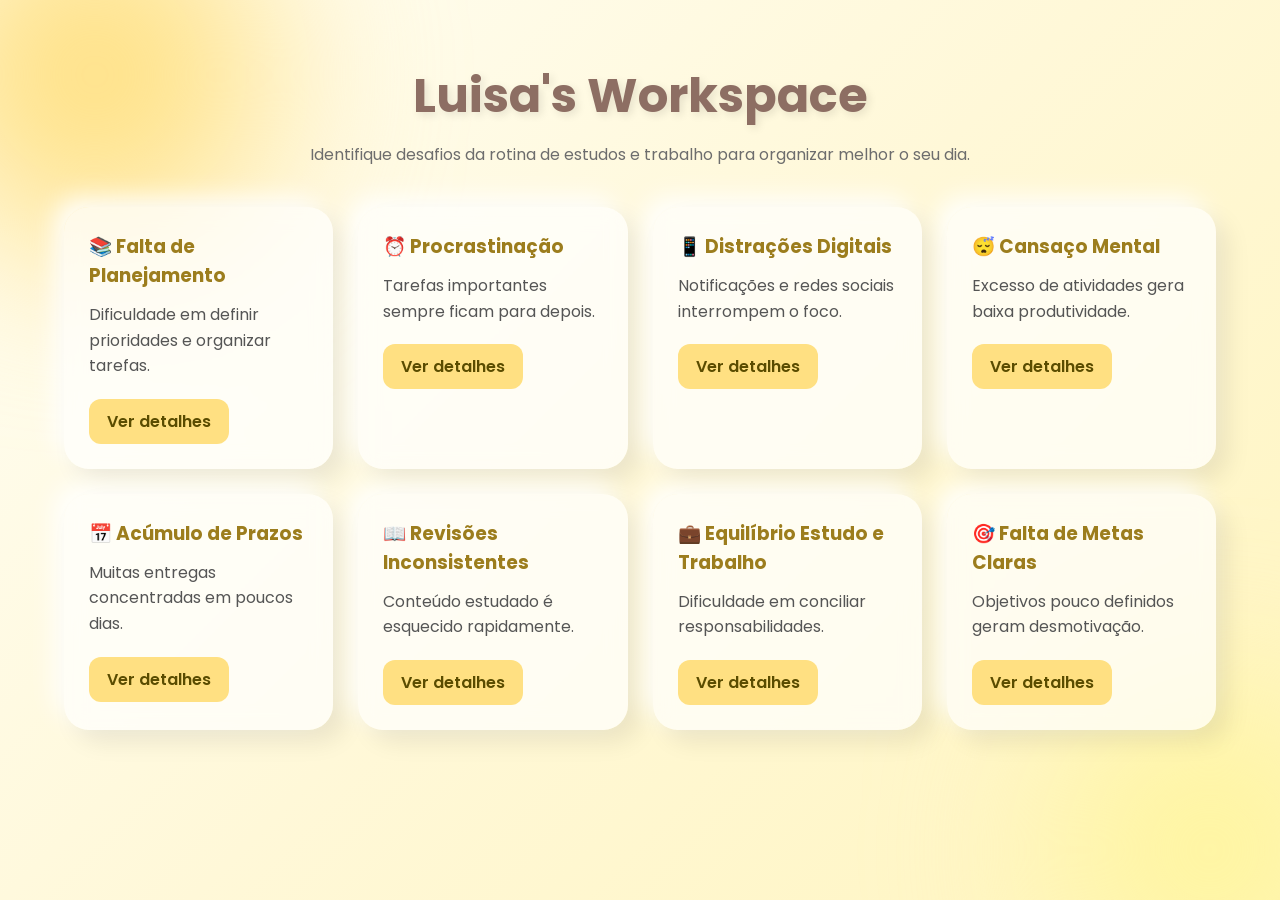
==== index.HTML @ 974e4817 "Rename HTML to index.HTML" ====
<!DOCTYPE html>
<html lang="pt-BR">
<head>
    <meta charset="UTF-8">
    <meta name="viewport" content="width=device-width, initial-scale=1.0">
    <title>Luisa's Workspace</title>
    <link rel="stylesheet" href="style.css">
</head>
<body>

    <div class="background-shapes"></div>

    <header>
        <h1>Luisa's Workspace</h1>
        <p>Identifique desafios da rotina de estudos e trabalho para organizar melhor o seu dia.</p>
    </header>

    <main class="cards-container">

        <div class="card">
            <h3>📚 Falta de Planejamento</h3>
            <p>Dificuldade em definir prioridades e organizar tarefas.</p>
            <a href="#modal1">Ver detalhes</a>
        </div>

        <div class="card">
            <h3>⏰ Procrastinação</h3>
            <p>Tarefas importantes sempre ficam para depois.</p>
            <a href="#modal2">Ver detalhes</a>
        </div>

        <div class="card">
            <h3>📱 Distrações Digitais</h3>
            <p>Notificações e redes sociais interrompem o foco.</p>
            <a href="#modal3">Ver detalhes</a>
        </div>

        <div class="card">
            <h3>😴 Cansaço Mental</h3>
            <p>Excesso de atividades gera baixa produtividade.</p>
            <a href="#modal4">Ver detalhes</a>
        </div>

        <div class="card">
            <h3>📅 Acúmulo de Prazos</h3>
            <p>Muitas entregas concentradas em poucos dias.</p>
            <a href="#modal5">Ver detalhes</a>
        </div>

        <div class="card">
            <h3>📖 Revisões Inconsistentes</h3>
            <p>Conteúdo estudado é esquecido rapidamente.</p>
            <a href="#modal6">Ver detalhes</a>
        </div>

        <div class="card">
            <h3>💼 Equilíbrio Estudo e Trabalho</h3>
            <p>Dificuldade em conciliar responsabilidades.</p>
            <a href="#modal7">Ver detalhes</a>
        </div>

        <div class="card">
            <h3>🎯 Falta de Metas Claras</h3>
            <p>Objetivos pouco definidos geram desmotivação.</p>
            <a href="#modal8">Ver detalhes</a>
        </div>

    </main>

    <!-- MODAIS -->

    <div id="modal1" class="modal">
        <div class="modal-content">
            <h2>📚 Falta de Planejamento</h2>
            <p>Sem um plano claro, tarefas importantes acabam sendo esquecidas ou adiadas. Isso aumenta a ansiedade e reduz a eficiência.</p>
            <a href="#" class="close">Fechar</a>
        </div>
    </div>

    <div id="modal2" class="modal">
        <div class="modal-content">
            <h2>⏰ Procrastinação</h2>
            <p>O hábito de adiar tarefas gera acúmulo de atividades e aumenta a pressão próxima dos prazos.</p>
            <a href="#" class="close">Fechar</a>
        </div>
    </div>

    <div id="modal3" class="modal">
        <div class="modal-content">
            <h2>📱 Distrações Digitais</h2>
            <p>Notificações constantes prejudicam a concentração e dificultam sessões longas de estudo.</p>
            <a href="#" class="close">Fechar</a>
        </div>
    </div>

    <div id="modal4" class="modal">
        <div class="modal-content">
            <h2>😴 Cansaço Mental</h2>
            <p>Excesso de demandas pode causar esgotamento, falta de foco e baixa absorção de conteúdo.</p>
            <a href="#" class="close">Fechar</a>
        </div>
    </div>

    <div id="modal5" class="modal">
        <div class="modal-content">
            <h2>📅 Acúmulo de Prazos</h2>
            <p>Projetos, provas e trabalhos podem coincidir, exigindo organização preventiva.</p>
            <a href="#" class="close">Fechar</a>
        </div>
    </div>

    <div id="modal6" class="modal">
        <div class="modal-content">
            <h2>📖 Revisões Inconsistentes</h2>
            <p>A ausência de revisões periódicas reduz significativamente a retenção do aprendizado.</p>
            <a href="#" class="close">Fechar</a>
        </div>
    </div>

    <div id="modal7" class="modal">
        <div class="modal-content">
            <h2>💼 Equilíbrio Estudo e Trabalho</h2>
            <p>Encontrar tempo para desenvolvimento profissional e acadêmico é um dos maiores desafios da rotina.</p>
            <a href="#" class="close">Fechar</a>
        </div>
    </div>

    <div id="modal8" class="modal">
        <div class="modal-content">
            <h2>🎯 Falta de Metas Claras</h2>
            <p>Sem objetivos definidos, torna-se mais difícil medir progresso e manter a motivação.</p>
            <a href="#" class="close">Fechar</a>
        </div>
    </div>

</body>
</html>
---- style.css ----
@import url('https://fonts.googleapis.com/css2?family=Poppins:wght@300;400;500;600&display=swap');

*{
    margin:0;
    padding:0;
    box-sizing:border-box;
    font-family:'Poppins',sans-serif;
}

body{
    min-height:100vh;
    background:linear-gradient(
        135deg,
        #fffef5,
        #fff8d8,
        #fff5bf
    );
    overflow-x:hidden;
    position:relative;
}

/* Fundo 3D */

.background-shapes::before,
.background-shapes::after{
    content:"";
    position:fixed;
    border-radius:50%;
    filter:blur(90px);
    z-index:-1;
}

.background-shapes::before{
    width:350px;
    height:350px;
    background:#ffe082;
    top:-100px;
    left:-80px;
}

.background-shapes::after{
    width:300px;
    height:300px;
    background:#fff59d;
    bottom:-100px;
    right:-80px;
}

header{
    text-align:center;
    padding:60px 20px 40px;
}

header h1{
    font-size:3rem;
    color:#8d6e63;
    margin-bottom:10px;
    text-shadow:
        3px 3px 8px rgba(0,0,0,0.1);
}

header p{
    color:#6d6d6d;
    font-size:1rem;
}

.cards-container{
    width:90%;
    max-width:1300px;
    margin:auto;
    display:grid;
    grid-template-columns:repeat(auto-fit,minmax(260px,1fr));
    gap:25px;
    padding-bottom:60px;
}

.card{
    background:rgba(255,255,255,0.7);
    backdrop-filter:blur(10px);
    border-radius:25px;
    padding:25px;
    box-shadow:
        12px 12px 25px rgba(0,0,0,0.08),
        -10px -10px 25px rgba(255,255,255,0.9);
    transition:.4s;
}

.card:hover{
    transform:
        translateY(-10px)
        rotateX(5deg);
}

.card h3{
    color:#9c7d1d;
    margin-bottom:12px;
}

.card p{
    color:#555;
    margin-bottom:20px;
    line-height:1.6;
}

.card a{
    text-decoration:none;
    background:#ffe082;
    color:#5a4c00;
    padding:10px 18px;
    border-radius:12px;
    display:inline-block;
    font-weight:600;
    transition:.3s;
}

.card a:hover{
    background:#ffd54f;
}

/* MODAL */

.modal{
    position:fixed;
    inset:0;
    background:rgba(0,0,0,0.5);
    display:flex;
    align-items:center;
    justify-content:center;
    opacity:0;
    visibility:hidden;
    transition:.3s;
}

.modal:target{
    opacity:1;
    visibility:visible;
}

.modal-content{
    width:90%;
    max-width:500px;
    background:#fffef7;
    border-radius:24px;
    padding:35px;
    box-shadow:0 20px 40px rgba(0,0,0,0.2);
    animation:showModal .4s ease;
}

.modal-content h2{
    color:#9c7d1d;
    margin-bottom:15px;
}

.modal-content p{
    color:#555;
    line-height:1.8;
    margin-bottom:25px;
}

.close{
    display:inline-block;
    text-decoration:none;
    background:#ffe082;
    color:#5a4c00;
    padding:10px 20px;
    border-radius:12px;
    font-weight:600;
}

.close:hover{
    background:#ffd54f;
}

@keyframes showModal{
    from{
        transform:translateY(30px);
        opacity:0;
    }
    to{
        transform:translateY(0);
        opacity:1;
    }
}

@media(max-width:768px){

    header h1{
        font-size:2.2rem;
    }

    .card{
        padding:20px;
    }
}
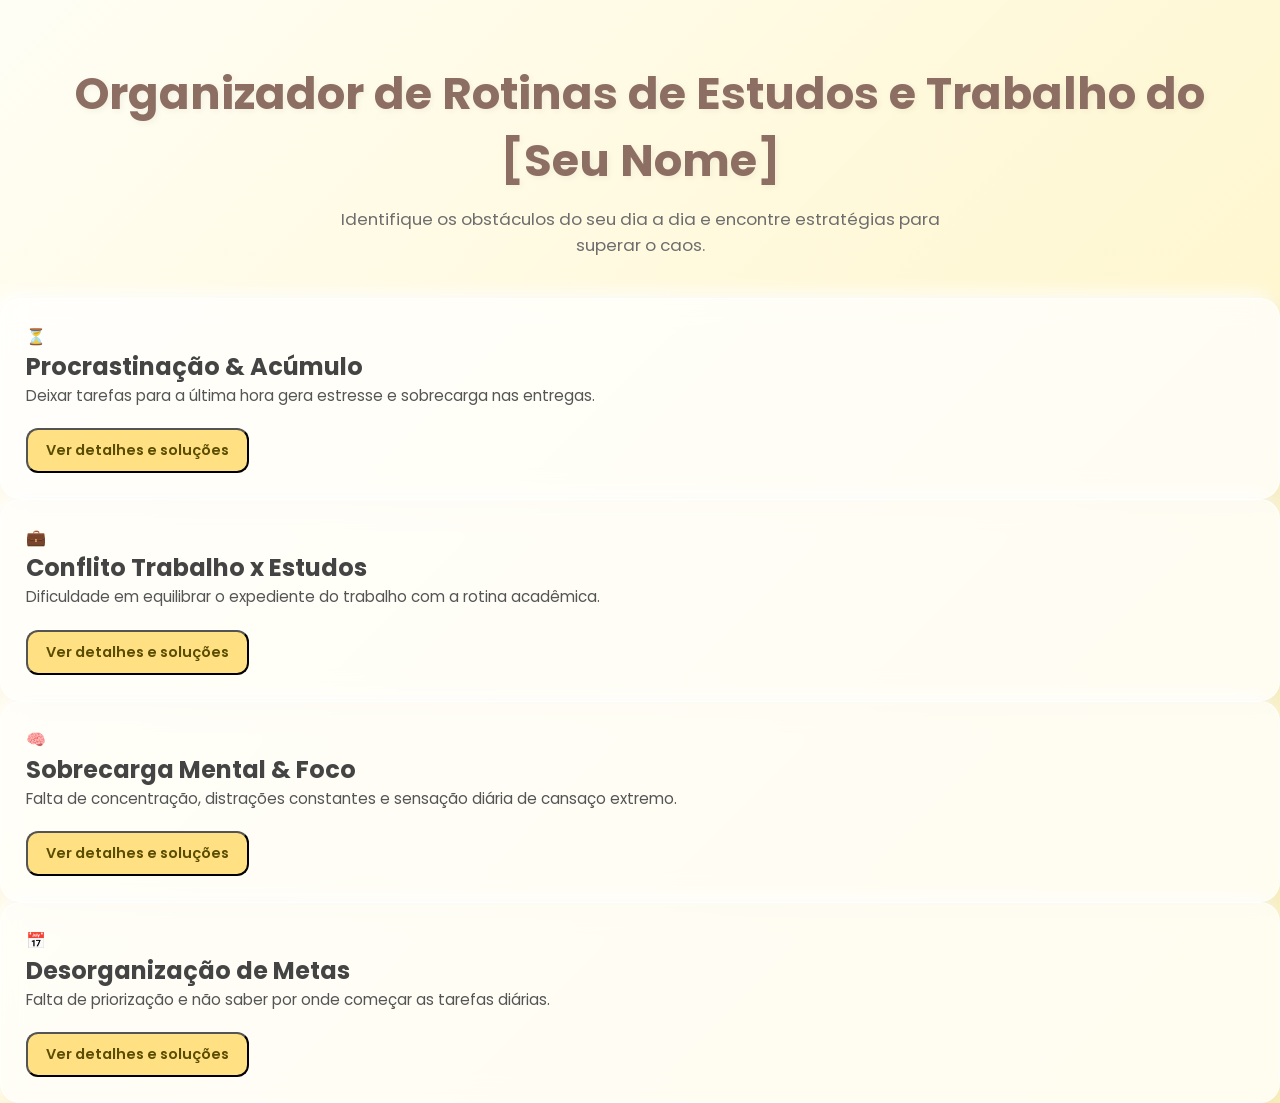
==== commit c269e5bd: "Update index.HTML" ====
--- a/index.HTML
+++ b/index.HTML
@@ -3,135 +3,137 @@
 <head>
     <meta charset="UTF-8">
     <meta name="viewport" content="width=device-width, initial-scale=1.0">
-    <title>Luisa's Workspace</title>
+    <title>Organizador de Rotinas</title>
     <link rel="stylesheet" href="style.css">
 </head>
 <body>
 
-    <div class="background-shapes"></div>
-
-    <header>
-        <h1>Luisa's Workspace</h1>
-        <p>Identifique desafios da rotina de estudos e trabalho para organizar melhor o seu dia.</p>
+    <header class="header">
+        <h1>Organizador de Rotinas de Estudos e Trabalho do [Seu Nome]</h1>
+        <p>Identifique os obstáculos do seu dia a dia e encontre estratégias para superar o caos.</p>
     </header>
 
-    <main class="cards-container">
-
-        <div class="card">
-            <h3>📚 Falta de Planejamento</h3>
-            <p>Dificuldade em definir prioridades e organizar tarefas.</p>
-            <a href="#modal1">Ver detalhes</a>
+    <main class="container">
+        <!-- Card 1 -->
+        <div class="card" onclick="openModal('modal1')">
+            <div class="card-icon">⏳</div>
+            <h2>Procrastinação & Acúmulo</h2>
+            <p>Deixar tarefas para a última hora gera estresse e sobrecarga nas entregas.</p>
+            <button class="btn-card">Ver detalhes e soluções</button>
         </div>
 
-        <div class="card">
-            <h3>⏰ Procrastinação</h3>
-            <p>Tarefas importantes sempre ficam para depois.</p>
-            <a href="#modal2">Ver detalhes</a>
+        <!-- Card 2 -->
+        <div class="card" onclick="openModal('modal2')">
+            <div class="card-icon">💼</div>
+            <h2>Conflito Trabalho x Estudos</h2>
+            <p>Dificuldade em equilibrar o expediente do trabalho com a rotina acadêmica.</p>
+            <button class="btn-card">Ver detalhes e soluções</button>
         </div>
 
-        <div class="card">
-            <h3>📱 Distrações Digitais</h3>
-            <p>Notificações e redes sociais interrompem o foco.</p>
-            <a href="#modal3">Ver detalhes</a>
+        <!-- Card 3 -->
+        <div class="card" onclick="openModal('modal3')">
+            <div class="card-icon">🧠</div>
+            <h2>Sobrecarga Mental & Foco</h2>
+            <p>Falta de concentração, distrações constantes e sensação diária de cansaço extremo.</p>
+            <button class="btn-card">Ver detalhes e soluções</button>
         </div>
 
-        <div class="card">
-            <h3>😴 Cansaço Mental</h3>
-            <p>Excesso de atividades gera baixa produtividade.</p>
-            <a href="#modal4">Ver detalhes</a>
+        <!-- Card 4 -->
+        <div class="card" onclick="openModal('modal4')">
+            <div class="card-icon">📅</div>
+            <h2>Desorganização de Metas</h2>
+            <p>Falta de priorização e não saber por onde começar as tarefas diárias.</p>
+            <button class="btn-card">Ver detalhes e soluções</button>
         </div>
-
-        <div class="card">
-            <h3>📅 Acúmulo de Prazos</h3>
-            <p>Muitas entregas concentradas em poucos dias.</p>
-            <a href="#modal5">Ver detalhes</a>
-        </div>
-
-        <div class="card">
-            <h3>📖 Revisões Inconsistentes</h3>
-            <p>Conteúdo estudado é esquecido rapidamente.</p>
-            <a href="#modal6">Ver detalhes</a>
-        </div>
-
-        <div class="card">
-            <h3>💼 Equilíbrio Estudo e Trabalho</h3>
-            <p>Dificuldade em conciliar responsabilidades.</p>
-            <a href="#modal7">Ver detalhes</a>
-        </div>
-
-        <div class="card">
-            <h3>🎯 Falta de Metas Claras</h3>
-            <p>Objetivos pouco definidos geram desmotivação.</p>
-            <a href="#modal8">Ver detalhes</a>
-        </div>
-
     </main>
 
-    <!-- MODAIS -->
+    <!-- Estruturas Modais -->
 
+    <!-- Modal 1 -->
     <div id="modal1" class="modal">
         <div class="modal-content">
-            <h2>📚 Falta de Planejamento</h2>
-            <p>Sem um plano claro, tarefas importantes acabam sendo esquecidas ou adiadas. Isso aumenta a ansiedade e reduz a eficiência.</p>
-            <a href="#" class="close">Fechar</a>
+            <span class="close-btn" onclick="closeModal('modal1')">&times;</span>
+            <h2>Procrastinação & Acúmulo de Tarefas</h2>
+            <hr>
+            <h3>Insatisfação do Dia a Dia:</h3>
+            <p>A sensação constante de culpa por adiar compromissos e o pânico no momento em que os prazos se aproximam.</p>
+            <h3>Como Resolver:</h3>
+            <ul>
+                <li>Utilize a <strong>Técnica Pomodoro</strong> (25 min de foco, 5 min de pausa).</li>
+                <li>Divida tarefas grandes em microetapas simples.</li>
+                <li>Defina apenas 3 metas prioritárias por dia.</li>
+            </ul>
         </div>
     </div>
 
+    <!-- Modal 2 -->
     <div id="modal2" class="modal">
         <div class="modal-content">
-            <h2>⏰ Procrastinação</h2>
-            <p>O hábito de adiar tarefas gera acúmulo de atividades e aumenta a pressão próxima dos prazos.</p>
-            <a href="#" class="close">Fechar</a>
+            <span class="close-btn" onclick="closeModal('modal2')">&times;</span>
+            <h2>Conflito entre Trabalho e Estudos</h2>
+            <hr>
+            <h3>Insatisfação do Dia a Dia:</h3>
+            <p>Chegar cansado do trabalho e ter que render nos estudos, sentindo que ambos os lados estão sendo prejudicados.</p>
+            <h3>Como Resolver:</h3>
+            <ul>
+                <li>Blocos de tempo rígidos (Time Blocking) para delimitar o fim do trabalho.</li>
+                <li>Aproveitar pequenos intervalos (transporte público, horário de almoço) para revisões rápidas.</li>
+                <li>Alinhar expectativas e limites de horários na sua rotina diária.</li>
+            </ul>
         </div>
     </div>
 
+    <!-- Modal 3 -->
     <div id="modal3" class="modal">
         <div class="modal-content">
-            <h2>📱 Distrações Digitais</h2>
-            <p>Notificações constantes prejudicam a concentração e dificultam sessões longas de estudo.</p>
-            <a href="#" class="close">Fechar</a>
+            <span class="close-btn" onclick="closeModal('modal3')">&times;</span>
+            <h2>Sobrecarga Mental & Distrações</h2>
+            <hr>
+            <h3>Insatisfação do Dia a Dia:</h3>
+            <p>Abrir várias abas, checar notificações a todo momento e terminar o dia com a sensação de não ter produzido nada.</p>
+            <h3>Como Resolver:</h3>
+            <ul>
+                <li>Ative o modo "Não Perturbe" ou use bloqueadores de redes sociais no celular.</li>
+                <li>Anote todas as preocupações e pendências em um papel antes de começar a estudar (Esvaziamento Mental).</li>
+                <li>Garanta pausas ativas longe das telas durante o estudo.</li>
+            </ul>
         </div>
     </div>
 
+    <!-- Modal 4 -->
     <div id="modal4" class="modal">
         <div class="modal-content">
-            <h2>😴 Cansaço Mental</h2>
-            <p>Excesso de demandas pode causar esgotamento, falta de foco e baixa absorção de conteúdo.</p>
-            <a href="#" class="close">Fechar</a>
+            <span class="close-btn" onclick="closeModal('modal4')">&times;</span>
+            <h2>Falta de Priorização e Planejamento</h2>
+            <hr>
+            <h3>Insatisfação do Dia a Dia:</h3>
+            <p>Sentir que o tempo voa sem concluir o que era realmente importante, gastando energia em tarefas secundárias.</p>
+            <h3>Como Resolver:</h3>
+            <ul>
+                <li>Aplique a <strong>Matriz de Eisenhower</strong> (Urgente vs. Importante).</li>
+                <li>Planeje o dia seguinte na noite anterior.</li>
+                <li>Utilize gerenciadores visuais como Trello, Notion ou uma agenda física.</li>
+            </ul>
         </div>
     </div>
 
-    <div id="modal5" class="modal">
-        <div class="modal-content">
-            <h2>📅 Acúmulo de Prazos</h2>
-            <p>Projetos, provas e trabalhos podem coincidir, exigindo organização preventiva.</p>
-            <a href="#" class="close">Fechar</a>
-        </div>
-    </div>
+    <script>
+        function openModal(id) {
+            document.getElementById(id).style.display = "flex";
+        }
 
-    <div id="modal6" class="modal">
-        <div class="modal-content">
-            <h2>📖 Revisões Inconsistentes</h2>
-            <p>A ausência de revisões periódicas reduz significativamente a retenção do aprendizado.</p>
-            <a href="#" class="close">Fechar</a>
-        </div>
-    </div>
+        function closeModal(id) {
+            document.getElementById(id).style.display = "none";
+        }
 
-    <div id="modal7" class="modal">
-        <div class="modal-content">
-            <h2>💼 Equilíbrio Estudo e Trabalho</h2>
-            <p>Encontrar tempo para desenvolvimento profissional e acadêmico é um dos maiores desafios da rotina.</p>
-            <a href="#" class="close">Fechar</a>
-        </div>
-    </div>
-
-    <div id="modal8" class="modal">
-        <div class="modal-content">
-            <h2>🎯 Falta de Metas Claras</h2>
-            <p>Sem objetivos definidos, torna-se mais difícil medir progresso e manter a motivação.</p>
-            <a href="#" class="close">Fechar</a>
-        </div>
-    </div>
-
+        window.onclick = function(event) {
+            const modals = document.getElementsByClassName('modal');
+            for (let i = 0; i < modals.length; i++) {
+                if (event.target === modals[i]) {
+                    modals[i].style.display = "none";
+                }
+            }
+        }
+    </script>
 </body>
 </html>
--- a/style.css
+++ b/style.css
@@ -1,194 +1,217 @@
-@import url('https://fonts.googleapis.com/css2?family=Poppins:wght@300;400;500;600&display=swap');
-
-*{
-    margin:0;
-    padding:0;
-    box-sizing:border-box;
-    font-family:'Poppins',sans-serif;
-}
-
-body{
-    min-height:100vh;
-    background:linear-gradient(
+@import url('https://fonts.googleapis.com/css2?family=Poppins:wght@300;400;500;600;700&display=swap');
+
+* {
+    margin: 0;
+    padding: 0;
+    box-sizing: border-box;
+    font-family: 'Poppins', sans-serif;
+}
+
+body {
+    min-height: 100vh;
+    background: linear-gradient(
         135deg,
         #fffef5,
         #fff8d8,
         #fff5bf
     );
-    overflow-x:hidden;
-    position:relative;
-}
-
-/* Fundo 3D */
-
+    overflow-x: hidden;
+    position: relative;
+    color: #444;
+}
+
+/* Fundo 3D sutil */
 .background-shapes::before,
-.background-shapes::after{
-    content:"";
-    position:fixed;
-    border-radius:50%;
-    filter:blur(90px);
-    z-index:-1;
-}
-
-.background-shapes::before{
-    width:350px;
-    height:350px;
-    background:#ffe082;
-    top:-100px;
-    left:-80px;
-}
-
-.background-shapes::after{
-    width:300px;
-    height:300px;
-    background:#fff59d;
-    bottom:-100px;
-    right:-80px;
-}
-
-header{
-    text-align:center;
-    padding:60px 20px 40px;
-}
-
-header h1{
-    font-size:3rem;
-    color:#8d6e63;
-    margin-bottom:10px;
-    text-shadow:
-        3px 3px 8px rgba(0,0,0,0.1);
-}
-
-header p{
-    color:#6d6d6d;
-    font-size:1rem;
-}
-
-.cards-container{
-    width:90%;
-    max-width:1300px;
-    margin:auto;
-    display:grid;
-    grid-template-columns:repeat(auto-fit,minmax(260px,1fr));
-    gap:25px;
-    padding-bottom:60px;
-}
-
-.card{
-    background:rgba(255,255,255,0.7);
-    backdrop-filter:blur(10px);
-    border-radius:25px;
-    padding:25px;
-    box-shadow:
-        12px 12px 25px rgba(0,0,0,0.08),
-        -10px -10px 25px rgba(255,255,255,0.9);
-    transition:.4s;
-}
-
-.card:hover{
-    transform:
-        translateY(-10px)
-        rotateX(5deg);
-}
-
-.card h3{
-    color:#9c7d1d;
-    margin-bottom:12px;
-}
-
-.card p{
-    color:#555;
-    margin-bottom:20px;
-    line-height:1.6;
-}
-
-.card a{
-    text-decoration:none;
-    background:#ffe082;
-    color:#5a4c00;
-    padding:10px 18px;
-    border-radius:12px;
-    display:inline-block;
-    font-weight:600;
-    transition:.3s;
-}
-
-.card a:hover{
-    background:#ffd54f;
-}
-
-/* MODAL */
-
-.modal{
-    position:fixed;
-    inset:0;
-    background:rgba(0,0,0,0.5);
-    display:flex;
-    align-items:center;
-    justify-content:center;
-    opacity:0;
-    visibility:hidden;
-    transition:.3s;
-}
-
-.modal:target{
-    opacity:1;
-    visibility:visible;
-}
-
-.modal-content{
-    width:90%;
-    max-width:500px;
-    background:#fffef7;
-    border-radius:24px;
-    padding:35px;
-    box-shadow:0 20px 40px rgba(0,0,0,0.2);
-    animation:showModal .4s ease;
-}
-
-.modal-content h2{
-    color:#9c7d1d;
-    margin-bottom:15px;
-}
-
-.modal-content p{
-    color:#555;
-    line-height:1.8;
-    margin-bottom:25px;
-}
-
-.close{
-    display:inline-block;
-    text-decoration:none;
-    background:#ffe082;
-    color:#5a4c00;
-    padding:10px 20px;
-    border-radius:12px;
-    font-weight:600;
-}
-
-.close:hover{
-    background:#ffd54f;
-}
-
-@keyframes showModal{
-    from{
-        transform:translateY(30px);
-        opacity:0;
+.background-shapes::after {
+    content: "";
+    position: fixed;
+    border-radius: 50%;
+    filter: blur(90px);
+    z-index: -1;
+    pointer-events: none;
+}
+
+.background-shapes::before {
+    width: 350px;
+    height: 350px;
+    background: #ffe082;
+    top: -100px;
+    left: -80px;
+}
+
+.background-shapes::after {
+    width: 300px;
+    height: 300px;
+    background: #fff59d;
+    bottom: -100px;
+    right: -80px;
+}
+
+/* Header */
+header {
+    text-align: center;
+    padding: 60px 20px 40px;
+}
+
+header h1 {
+    font-size: 2.8rem;
+    font-weight: 700;
+    color: #8d6e63;
+    margin-bottom: 12px;
+    text-shadow: 2px 2px 6px rgba(0, 0, 0, 0.05);
+}
+
+header p {
+    color: #6d6d6d;
+    font-size: 1.05rem;
+    max-width: 600px;
+    margin: 0 auto;
+}
+
+/* Grid de Bloquinhos (Cards) */
+.cards-container {
+    width: 90%;
+    max-width: 1200px;
+    margin: auto;
+    display: grid;
+    grid-template-columns: repeat(auto-fit, minmax(260px, 1fr));
+    gap: 25px;
+    padding-bottom: 60px;
+}
+
+/* Bloquinho Individual */
+.card {
+    background: rgba(255, 255, 255, 0.75);
+    backdrop-filter: blur(12px);
+    -webkit-backdrop-filter: blur(12px);
+    border: 1px solid rgba(255, 255, 255, 0.8);
+    border-radius: 20px;
+    padding: 25px;
+    display: flex;
+    flex-direction: column;
+    justify-content: space-between;
+    box-shadow: 
+        8px 8px 20px rgba(0, 0, 0, 0.05),
+        -6px -6px 15px rgba(255, 255, 255, 0.8);
+    transition: transform 0.3s ease, box-shadow 0.3s ease;
+}
+
+.card:hover {
+    transform: translateY(-8px);
+    box-shadow: 
+        12px 12px 25px rgba(0, 0, 0, 0.08),
+        -8px -8px 20px rgba(255, 255, 255, 0.9);
+}
+
+.card h3 {
+    color: #8c6f14;
+    font-size: 1.2rem;
+    font-weight: 600;
+    margin-bottom: 12px;
+}
+
+.card p {
+    color: #555;
+    font-size: 0.95rem;
+    line-height: 1.6;
+    margin-bottom: 20px;
+    flex-grow: 1;
+}
+
+.btn-card {
+    text-decoration: none;
+    background: #ffe082;
+    color: #5a4c00;
+    padding: 10px 18px;
+    border-radius: 12px;
+    text-align: center;
+    font-weight: 600;
+    font-size: 0.9rem;
+    transition: background 0.3s ease, transform 0.2s ease;
+    align-self: flex-start;
+}
+
+.btn-card:hover {
+    background: #ffd54f;
+    transform: translateY(-2px);
+}
+
+/* Modal */
+.modal {
+    position: fixed;
+    inset: 0;
+    background: rgba(0, 0, 0, 0.4);
+    backdrop-filter: blur(4px);
+    display: flex;
+    align-items: center;
+    justify-content: center;
+    opacity: 0;
+    visibility: hidden;
+    pointer-events: none;
+    transition: opacity 0.3s ease, visibility 0.3s ease;
+    z-index: 1000;
+}
+
+.modal:target {
+    opacity: 1;
+    visibility: visible;
+    pointer-events: auto;
+}
+
+.modal-content {
+    width: 90%;
+    max-width: 480px;
+    background: #fffef7;
+    border-radius: 24px;
+    padding: 30px 35px;
+    box-shadow: 0 20px 40px rgba(0, 0, 0, 0.15);
+    transform: translateY(20px);
+    transition: transform 0.3s ease;
+}
+
+.modal:target .modal-content {
+    transform: translateY(0);
+}
+
+.modal-content h2 {
+    color: #8c6f14;
+    font-size: 1.4rem;
+    margin-bottom: 15px;
+}
+
+.modal-content p {
+    color: #555;
+    line-height: 1.7;
+    font-size: 1rem;
+    margin-bottom: 25px;
+}
+
+.close {
+    display: inline-block;
+    text-decoration: none;
+    background: #ffe082;
+    color: #5a4c00;
+    padding: 10px 22px;
+    border-radius: 12px;
+    font-weight: 600;
+    transition: background 0.3s ease;
+}
+
+.close:hover {
+    background: #ffd54f;
+}
+
+/* Responsividade */
+@media (max-width: 768px) {
+    header h1 {
+        font-size: 2.2rem;
     }
-    to{
-        transform:translateY(0);
-        opacity:1;
+
+    .cards-container {
+        gap: 18px;
     }
-}
-
-@media(max-width:768px){
-
-    header h1{
-        font-size:2.2rem;
+
+    .card {
+        padding: 20px;
     }
-
-    .card{
-        padding:20px;
-    }
-}
+}
